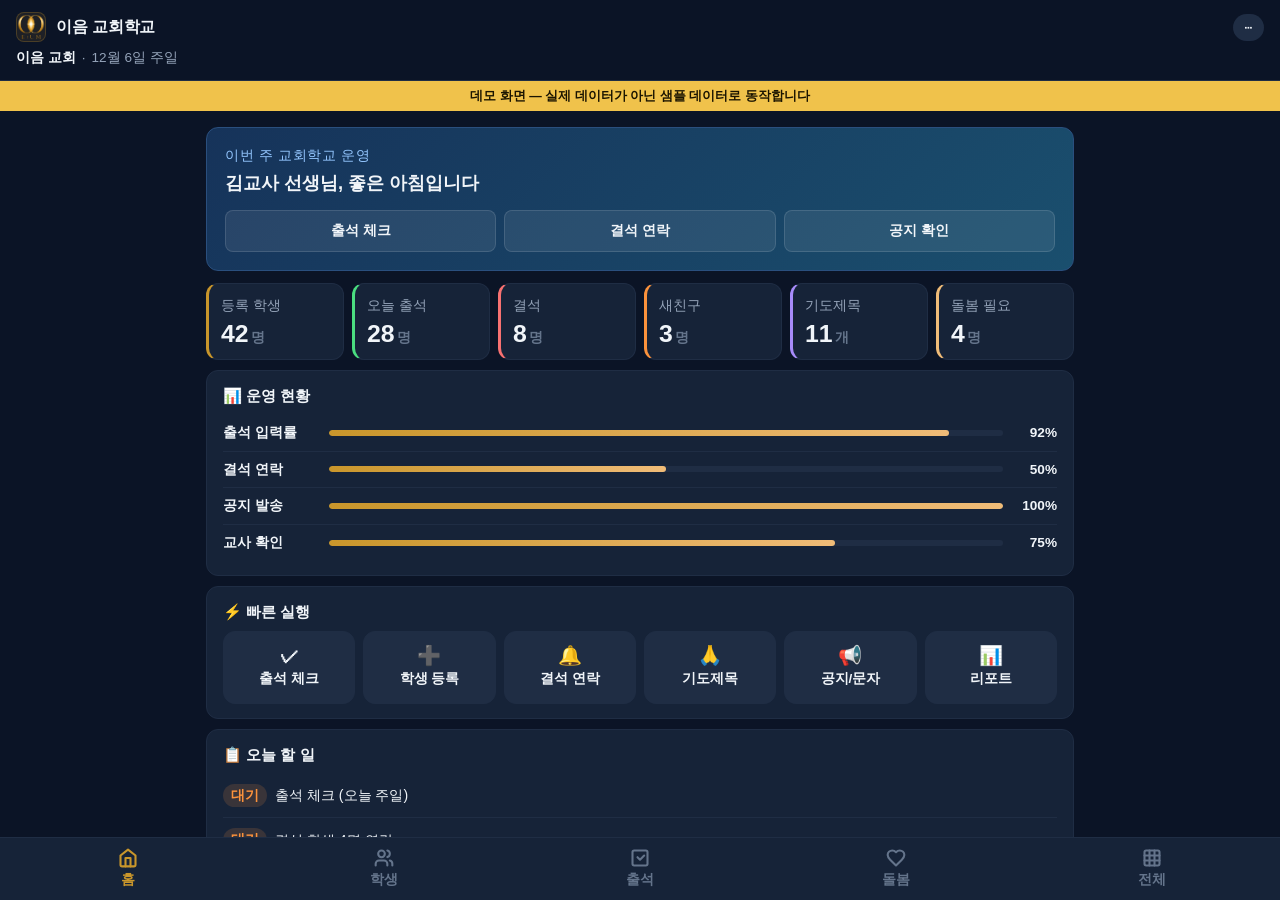
==== index.html @ be1c10ff "이음 스쿨 v5 데모 — 샘플 데이터로 동작 (로그인 불필요)" ====
<!doctype html>
<html lang="ko">
<head>
<meta charset="utf-8" />
<meta http-equiv="refresh" content="0; url=./home.html" />
<title>이음 스쿨 — 데모</title>
</head>
<body>
<p>이동 중… <a href="./home.html">데모 바로가기</a></p>
</body>
</html>
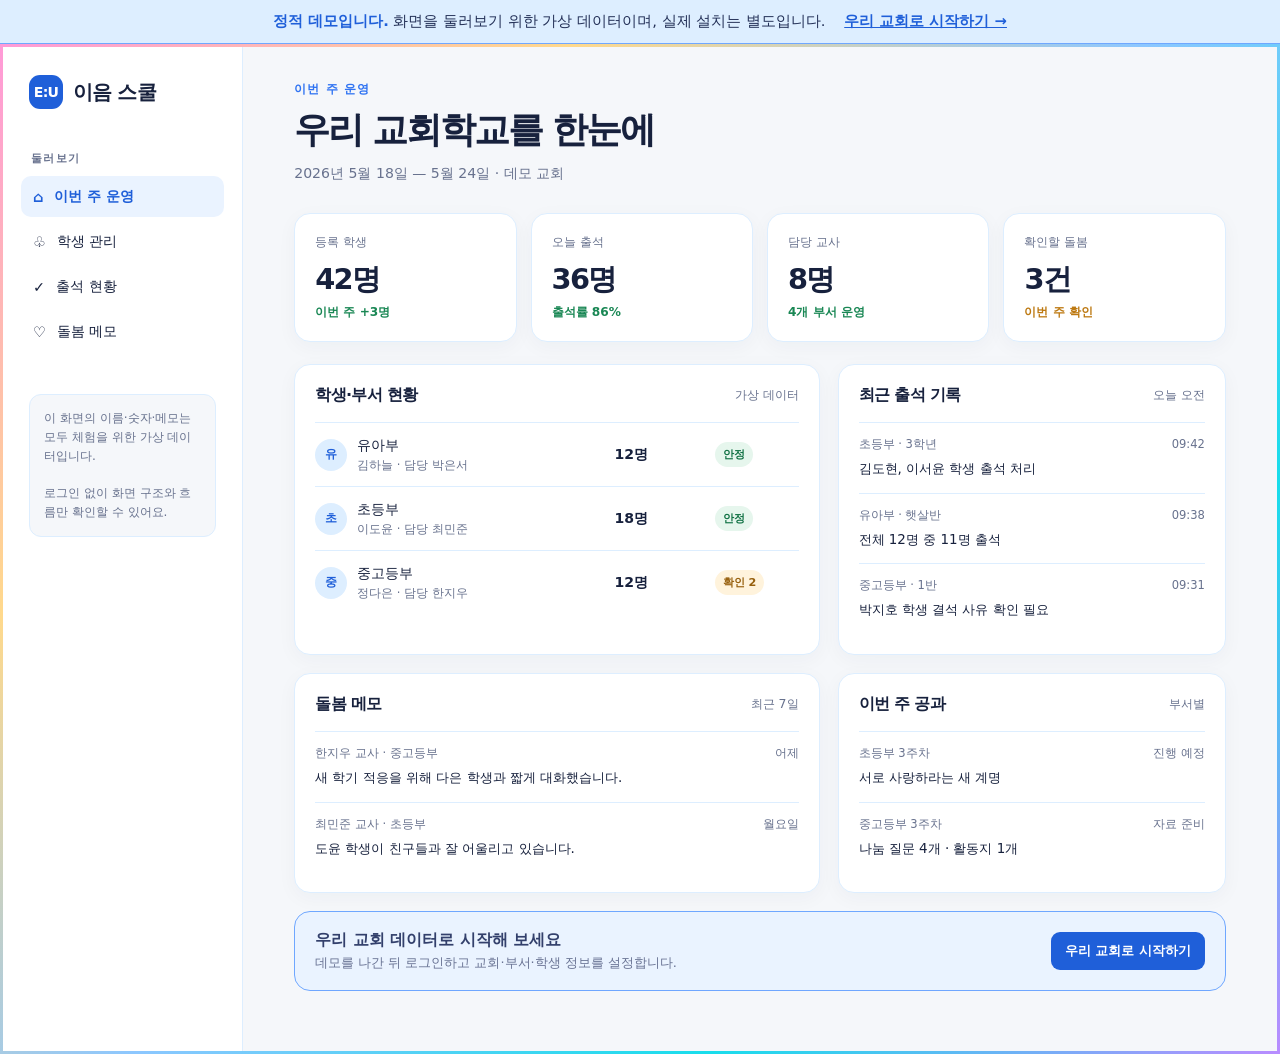
==== commit b0b9316c: "feat: replace v5 demo root with unified school demo" ====
--- a/index.html
+++ b/index.html
@@ -1,11 +1,117 @@
 <!doctype html>
 <html lang="ko">
 <head>
-<meta charset="utf-8" />
-<meta http-equiv="refresh" content="0; url=./home.html" />
-<title>이음 스쿨 — 데모</title>
+  <meta charset="utf-8" />
+  <meta name="viewport" content="width=device-width, initial-scale=1" />
+  <meta name="robots" content="noindex" />
+  <title>이음 스쿨 — 정적 데모</title>
+  <style>
+    :root { --ink:#17213d; --muted:#68728e; --line:#DDEEFF; --paper:#F5F7FA; --card:#FFFFFF; --blue:#1F5FD9; --blue-main:#2F73F2; --blue-light:#6FA7FF; --blue-soft:#EAF3FF; --panel:#DDEEFF; --green:#198754; --amber:#bd7912; }
+    * { box-sizing:border-box; }
+    body { margin:0; color:var(--ink); background:var(--paper); font-family: Pretendard, "Noto Sans KR", system-ui, sans-serif; }
+    a { color:inherit; text-decoration:none; }
+    .demo-banner { padding:12px 24px; color:#243158; background:var(--panel); border-bottom:1px solid var(--blue-light); font-size:.92rem; text-align:center; }
+    .demo-banner strong { color:var(--blue); }
+    .demo-banner a { margin-left:14px; color:var(--blue); font-weight:750; text-decoration:underline; }
+    .banner-short { display:none; }
+    /* ★오너 지시(2026-09-01): "이음스쿨도 큰 테두리를 무지개색으로" — eum-card .frame과 동일한
+       무지개 값으로 대시보드 전체(사이드바+메인)를 감싸는 프레임 신설(master 확정: 후보①).
+       padding이 프레임 두께, background-image가 무지개 — aside/main이 각자 불투명 배경으로
+       내부를 채워 무지개는 바깥 테두리에만 보인다(가운데로 안 번짐). */
+    .shell { display:grid; grid-template-columns:240px 1fr; min-height:calc(100vh - 49px); padding:3px; background-image:linear-gradient(135deg, #FF9AD8, #FFD98C, #8CC7FF, #18DDEB, #B98CFF); }
+    /* ★재작업(2026-09-01, 오너 육안 피드백): 사이드바 전체를 진한 블루로 채웠던 걸
+       eum-card 기준(흰/옅은 배경 + 블루는 포인트만)으로 되돌림 — 큰 배경 면적을 진한
+       블루로 칠하지 않는다. */
+    aside { padding:28px 18px; background:var(--card); color:var(--ink); border-right:1px solid var(--line); }
+    .brand { display:flex; align-items:center; gap:10px; margin:0 8px 42px; font-size:1.22rem; font-weight:800; letter-spacing:-.04em; }
+    .brand-mark { display:grid; place-items:center; width:34px; height:34px; border-radius:11px; color:#fff; background:var(--blue); font-size:.88rem; }
+    .nav-label { margin:0 10px 10px; color:var(--muted); font-size:.7rem; font-weight:800; letter-spacing:.12em; }
+    nav a { display:flex; align-items:center; gap:11px; margin:4px 0; padding:11px 12px; border-radius:10px; color:var(--ink); font-size:.9rem; }
+    nav a.active { color:var(--blue); background:var(--blue-soft); font-weight:750; }
+    .aside-note { margin:42px 8px 0; padding:14px; border:1px solid var(--line); border-radius:12px; color:var(--muted); font-size:.76rem; line-height:1.55; background:var(--paper); }
+    main { width:min(1180px, 100%); margin:0 auto; padding:34px clamp(20px, 4vw, 54px) 60px; background:var(--paper); }
+    .topline { display:flex; align-items:flex-start; justify-content:space-between; gap:18px; margin-bottom:30px; }
+    .eyebrow { margin:0 0 8px; color:var(--blue-main); font-size:.78rem; font-weight:800; letter-spacing:.08em; }
+    h1 { margin:0; font-size:clamp(1.55rem, 3vw, 2.25rem); letter-spacing:-.06em; word-break:keep-all; }
+    h1 span { display:inline; }
+    .date { margin:9px 0 0; color:var(--muted); font-size:.88rem; }
+    .stats { display:grid; grid-template-columns:repeat(4, minmax(0,1fr)); gap:14px; margin-bottom:22px; }
+    .card { padding:20px; border:1px solid var(--line); border-radius:16px; background:var(--card); box-shadow:0 5px 20px rgba(35,47,87,.04); }
+    .stat-label { color:var(--muted); font-size:.78rem; }
+    .stat-value { margin:9px 0 4px; font-size:1.8rem; font-weight:800; letter-spacing:-.06em; }
+    .stat-foot { color:var(--green); font-size:.76rem; font-weight:700; }
+    .grid { display:grid; grid-template-columns:1.15fr .85fr; gap:18px; }
+    .card-head { display:flex; align-items:center; justify-content:space-between; gap:12px; margin-bottom:16px; }
+    h2 { margin:0; font-size:1rem; letter-spacing:-.04em; }
+    .muted { color:var(--muted); font-size:.78rem; }
+    .row { display:grid; grid-template-columns:1fr 90px 84px; align-items:center; gap:10px; padding:13px 0; border-top:1px solid var(--line); font-size:.88rem; }
+    .row:first-of-type { border-top:0; padding-top:0; }
+    .person { display:flex; align-items:center; gap:10px; }
+    .avatar { display:grid; place-items:center; width:32px; height:32px; border-radius:50%; color:var(--blue); background:var(--panel); font-size:.73rem; font-weight:800; }
+    .sub { display:block; margin-top:3px; color:var(--muted); font-size:.72rem; }
+    .status { justify-self:start; padding:5px 8px; border-radius:999px; font-size:.7rem; font-weight:750; }
+    .status.ok { color:#137346; background:#e6f6ed; } .status.wait { color:#97600e; background:#fff3dc; }
+    .note { padding:13px 0; border-top:1px solid var(--line); font-size:.84rem; line-height:1.55; }
+    .note:first-of-type { border-top:0; padding-top:0; }
+    .note-meta { display:flex; justify-content:space-between; margin-bottom:5px; color:var(--muted); font-size:.72rem; }
+    .footer-card { display:flex; align-items:center; justify-content:space-between; gap:20px; margin-top:18px; padding:18px 20px; color:#33406c; background:var(--blue-soft); border:1px solid var(--blue-light); border-radius:16px; }
+    .footer-card p { margin:4px 0 0; color:#697394; font-size:.8rem; }
+    .cta { display:inline-flex; padding:10px 14px; border-radius:9px; color:#fff; background:var(--blue); font-size:.82rem; font-weight:800; white-space:nowrap; }
+    @media (max-width: 820px) { .shell { grid-template-columns:1fr; } aside { display:none; } main { padding-top:26px; } .stats { grid-template-columns:repeat(2,1fr); } .grid { grid-template-columns:1fr; } }
+    @media (max-width: 600px) { .demo-banner { padding:11px 14px; font-size:.78rem; line-height:1.4; } .banner-long { display:none; } .banner-short { display:inline; } .demo-banner a { display:block; margin:5px 0 0; } .topline { margin-bottom:22px; } h1 span { display:block; } .row { grid-template-columns:1fr 70px; } .row > .status { grid-column:2; grid-row:1; } .footer-card { align-items:flex-start; flex-direction:column; } }
+  </style>
 </head>
 <body>
-<p>이동 중… <a href="./home.html">데모 바로가기</a></p>
+  <div class="demo-banner"><strong>정적 데모입니다.</strong> <span class="banner-long">화면을 둘러보기 위한 가상 데이터이며, 실제 설치는 별도입니다.</span><span class="banner-short">실제 설치는 별도입니다.</span> <a href="../login.html?from=demo">우리 교회로 시작하기 →</a></div>
+  <div class="shell">
+    <aside>
+      <div class="brand"><span class="brand-mark">E:U</span> 이음 스쿨</div>
+      <p class="nav-label">둘러보기</p>
+      <nav aria-label="데모 메뉴">
+        <a class="active" href="#overview">⌂ <span>이번 주 운영</span></a>
+        <a href="#students">♧ <span>학생 관리</span></a>
+        <a href="#attendance">✓ <span>출석 현황</span></a>
+        <a href="#care">♡ <span>돌봄 메모</span></a>
+      </nav>
+      <div class="aside-note">이 화면의 이름·숫자·메모는 모두 체험을 위한 가상 데이터입니다.<br /><br />로그인 없이 화면 구조와 흐름만 확인할 수 있어요.</div>
+    </aside>
+    <main id="overview">
+      <div class="topline">
+        <div><p class="eyebrow">이번 주 운영</p><h1><span>우리 교회학교를</span> <span>한눈에</span></h1><p class="date">2026년 5월 18일 — 5월 24일 · 데모 교회</p></div>
+      </div>
+      <section class="stats" aria-label="운영 요약">
+        <article class="card"><div class="stat-label">등록 학생</div><div class="stat-value">42명</div><div class="stat-foot">이번 주 +3명</div></article>
+        <article class="card"><div class="stat-label">오늘 출석</div><div class="stat-value">36명</div><div class="stat-foot">출석률 86%</div></article>
+        <article class="card"><div class="stat-label">담당 교사</div><div class="stat-value">8명</div><div class="stat-foot">4개 부서 운영</div></article>
+        <article class="card"><div class="stat-label">확인할 돌봄</div><div class="stat-value">3건</div><div class="stat-foot" style="color:var(--amber)">이번 주 확인</div></article>
+      </section>
+      <div class="grid">
+        <section class="card" id="students"><div class="card-head"><h2>학생·부서 현황</h2><span class="muted">가상 데이터</span></div>
+          <div class="row"><div class="person"><span class="avatar">유</span><div>유아부<span class="sub">김하늘 · 담당 박은서</span></div></div><strong>12명</strong><span class="status ok">안정</span></div>
+          <div class="row"><div class="person"><span class="avatar">초</span><div>초등부<span class="sub">이도윤 · 담당 최민준</span></div></div><strong>18명</strong><span class="status ok">안정</span></div>
+          <div class="row"><div class="person"><span class="avatar">중</span><div>중고등부<span class="sub">정다은 · 담당 한지우</span></div></div><strong>12명</strong><span class="status wait">확인 2</span></div>
+        </section>
+        <section class="card" id="attendance"><div class="card-head"><h2>최근 출석 기록</h2><span class="muted">오늘 오전</span></div>
+          <div class="note"><div class="note-meta"><span>초등부 · 3학년</span><span>09:42</span></div>김도현, 이서윤 학생 출석 처리</div>
+          <div class="note"><div class="note-meta"><span>유아부 · 햇살반</span><span>09:38</span></div>전체 12명 중 11명 출석</div>
+          <div class="note"><div class="note-meta"><span>중고등부 · 1반</span><span>09:31</span></div>박지호 학생 결석 사유 확인 필요</div>
+        </section>
+        <section class="card" id="care"><div class="card-head"><h2>돌봄 메모</h2><span class="muted">최근 7일</span></div>
+          <div class="note"><div class="note-meta"><span>한지우 교사 · 중고등부</span><span>어제</span></div>새 학기 적응을 위해 다은 학생과 짧게 대화했습니다.</div>
+          <div class="note"><div class="note-meta"><span>최민준 교사 · 초등부</span><span>월요일</span></div>도윤 학생이 친구들과 잘 어울리고 있습니다.</div>
+        </section>
+        <section class="card"><div class="card-head"><h2>이번 주 공과</h2><span class="muted">부서별</span></div>
+          <div class="note"><div class="note-meta"><span>초등부 3주차</span><span>진행 예정</span></div>서로 사랑하라는 새 계명</div>
+          <div class="note"><div class="note-meta"><span>중고등부 3주차</span><span>자료 준비</span></div>나눔 질문 4개 · 활동지 1개</div>
+        </section>
+      </div>
+      <div class="footer-card"><div><strong>우리 교회 데이터로 시작해 보세요</strong><p>데모를 나간 뒤 로그인하고 교회·부서·학생 정보를 설정합니다.</p></div><a class="cta" href="../login.html?from=demo">우리 교회로 시작하기</a></div>
+    </main>
+  </div>
+  <script>
+    document.querySelectorAll('a[href="../login.html?from=demo"]').forEach(function (link) {
+      link.href = '#overview';
+    });
+  </script>
 </body>
 </html>
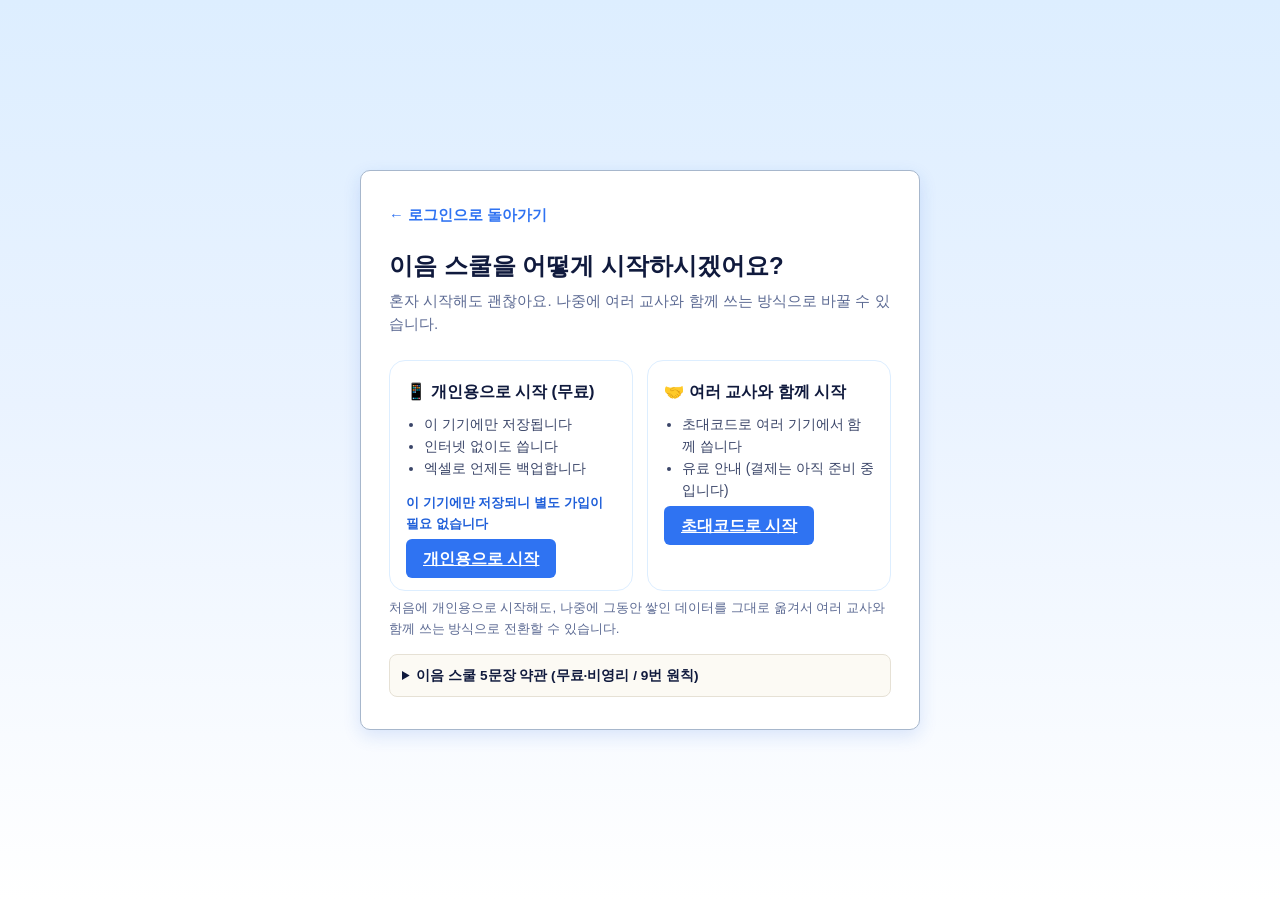
==== commit 7f993d08: "feat: publish local-first school mode" ====
--- a/index.html
+++ b/index.html
@@ -1,117 +1,66 @@
 <!doctype html>
 <html lang="ko">
 <head>
-  <meta charset="utf-8" />
-  <meta name="viewport" content="width=device-width, initial-scale=1" />
-  <meta name="robots" content="noindex" />
-  <title>이음 스쿨 — 정적 데모</title>
-  <style>
-    :root { --ink:#17213d; --muted:#68728e; --line:#DDEEFF; --paper:#F5F7FA; --card:#FFFFFF; --blue:#1F5FD9; --blue-main:#2F73F2; --blue-light:#6FA7FF; --blue-soft:#EAF3FF; --panel:#DDEEFF; --green:#198754; --amber:#bd7912; }
-    * { box-sizing:border-box; }
-    body { margin:0; color:var(--ink); background:var(--paper); font-family: Pretendard, "Noto Sans KR", system-ui, sans-serif; }
-    a { color:inherit; text-decoration:none; }
-    .demo-banner { padding:12px 24px; color:#243158; background:var(--panel); border-bottom:1px solid var(--blue-light); font-size:.92rem; text-align:center; }
-    .demo-banner strong { color:var(--blue); }
-    .demo-banner a { margin-left:14px; color:var(--blue); font-weight:750; text-decoration:underline; }
-    .banner-short { display:none; }
-    /* ★오너 지시(2026-09-01): "이음스쿨도 큰 테두리를 무지개색으로" — eum-card .frame과 동일한
-       무지개 값으로 대시보드 전체(사이드바+메인)를 감싸는 프레임 신설(master 확정: 후보①).
-       padding이 프레임 두께, background-image가 무지개 — aside/main이 각자 불투명 배경으로
-       내부를 채워 무지개는 바깥 테두리에만 보인다(가운데로 안 번짐). */
-    .shell { display:grid; grid-template-columns:240px 1fr; min-height:calc(100vh - 49px); padding:3px; background-image:linear-gradient(135deg, #FF9AD8, #FFD98C, #8CC7FF, #18DDEB, #B98CFF); }
-    /* ★재작업(2026-09-01, 오너 육안 피드백): 사이드바 전체를 진한 블루로 채웠던 걸
-       eum-card 기준(흰/옅은 배경 + 블루는 포인트만)으로 되돌림 — 큰 배경 면적을 진한
-       블루로 칠하지 않는다. */
-    aside { padding:28px 18px; background:var(--card); color:var(--ink); border-right:1px solid var(--line); }
-    .brand { display:flex; align-items:center; gap:10px; margin:0 8px 42px; font-size:1.22rem; font-weight:800; letter-spacing:-.04em; }
-    .brand-mark { display:grid; place-items:center; width:34px; height:34px; border-radius:11px; color:#fff; background:var(--blue); font-size:.88rem; }
-    .nav-label { margin:0 10px 10px; color:var(--muted); font-size:.7rem; font-weight:800; letter-spacing:.12em; }
-    nav a { display:flex; align-items:center; gap:11px; margin:4px 0; padding:11px 12px; border-radius:10px; color:var(--ink); font-size:.9rem; }
-    nav a.active { color:var(--blue); background:var(--blue-soft); font-weight:750; }
-    .aside-note { margin:42px 8px 0; padding:14px; border:1px solid var(--line); border-radius:12px; color:var(--muted); font-size:.76rem; line-height:1.55; background:var(--paper); }
-    main { width:min(1180px, 100%); margin:0 auto; padding:34px clamp(20px, 4vw, 54px) 60px; background:var(--paper); }
-    .topline { display:flex; align-items:flex-start; justify-content:space-between; gap:18px; margin-bottom:30px; }
-    .eyebrow { margin:0 0 8px; color:var(--blue-main); font-size:.78rem; font-weight:800; letter-spacing:.08em; }
-    h1 { margin:0; font-size:clamp(1.55rem, 3vw, 2.25rem); letter-spacing:-.06em; word-break:keep-all; }
-    h1 span { display:inline; }
-    .date { margin:9px 0 0; color:var(--muted); font-size:.88rem; }
-    .stats { display:grid; grid-template-columns:repeat(4, minmax(0,1fr)); gap:14px; margin-bottom:22px; }
-    .card { padding:20px; border:1px solid var(--line); border-radius:16px; background:var(--card); box-shadow:0 5px 20px rgba(35,47,87,.04); }
-    .stat-label { color:var(--muted); font-size:.78rem; }
-    .stat-value { margin:9px 0 4px; font-size:1.8rem; font-weight:800; letter-spacing:-.06em; }
-    .stat-foot { color:var(--green); font-size:.76rem; font-weight:700; }
-    .grid { display:grid; grid-template-columns:1.15fr .85fr; gap:18px; }
-    .card-head { display:flex; align-items:center; justify-content:space-between; gap:12px; margin-bottom:16px; }
-    h2 { margin:0; font-size:1rem; letter-spacing:-.04em; }
-    .muted { color:var(--muted); font-size:.78rem; }
-    .row { display:grid; grid-template-columns:1fr 90px 84px; align-items:center; gap:10px; padding:13px 0; border-top:1px solid var(--line); font-size:.88rem; }
-    .row:first-of-type { border-top:0; padding-top:0; }
-    .person { display:flex; align-items:center; gap:10px; }
-    .avatar { display:grid; place-items:center; width:32px; height:32px; border-radius:50%; color:var(--blue); background:var(--panel); font-size:.73rem; font-weight:800; }
-    .sub { display:block; margin-top:3px; color:var(--muted); font-size:.72rem; }
-    .status { justify-self:start; padding:5px 8px; border-radius:999px; font-size:.7rem; font-weight:750; }
-    .status.ok { color:#137346; background:#e6f6ed; } .status.wait { color:#97600e; background:#fff3dc; }
-    .note { padding:13px 0; border-top:1px solid var(--line); font-size:.84rem; line-height:1.55; }
-    .note:first-of-type { border-top:0; padding-top:0; }
-    .note-meta { display:flex; justify-content:space-between; margin-bottom:5px; color:var(--muted); font-size:.72rem; }
-    .footer-card { display:flex; align-items:center; justify-content:space-between; gap:20px; margin-top:18px; padding:18px 20px; color:#33406c; background:var(--blue-soft); border:1px solid var(--blue-light); border-radius:16px; }
-    .footer-card p { margin:4px 0 0; color:#697394; font-size:.8rem; }
-    .cta { display:inline-flex; padding:10px 14px; border-radius:9px; color:#fff; background:var(--blue); font-size:.82rem; font-weight:800; white-space:nowrap; }
-    @media (max-width: 820px) { .shell { grid-template-columns:1fr; } aside { display:none; } main { padding-top:26px; } .stats { grid-template-columns:repeat(2,1fr); } .grid { grid-template-columns:1fr; } }
-    @media (max-width: 600px) { .demo-banner { padding:11px 14px; font-size:.78rem; line-height:1.4; } .banner-long { display:none; } .banner-short { display:inline; } .demo-banner a { display:block; margin:5px 0 0; } .topline { margin-bottom:22px; } h1 span { display:block; } .row { grid-template-columns:1fr 70px; } .row > .status { grid-column:2; grid-row:1; } .footer-card { align-items:flex-start; flex-direction:column; } }
-  </style>
+<meta charset="utf-8" />
+<meta name="viewport" content="width=device-width, initial-scale=1" />
+<title>E:UM Church School - 시작하기</title>
+<meta http-equiv="Cache-Control" content="no-cache, no-store, must-revalidate" />
+<meta http-equiv="Pragma" content="no-cache" />
+<meta http-equiv="Expires" content="0" />
+<link rel="stylesheet" href="./static/style.css?v=20260902a" />
+<style>
+  /* 화면0(모드 선택) 전용 — docs/로컬우선_온보딩_설계_2026-09-02.md §7 화면0 */
+  .mode-cards { display: flex; gap: 14px; flex-wrap: wrap; margin: 18px 0 4px; }
+  .mode-card {
+    flex: 1 1 220px; border: 1px solid #DDEEFF; border-radius: 16px;
+    padding: 18px 16px; background: #fff; text-align: left;
+  }
+  .mode-card h2 { font-size: 1.02rem; margin: 0 0 10px; color: #101A3D; }
+  .mode-card ul { margin: 0 0 12px; padding-left: 18px; color: #3A4568; font-size: 0.86rem; line-height: 1.6; }
+  .mode-card .mode-highlight { font-size: 0.84rem; color: #1F5FD9; font-weight: 700; margin-bottom: 12px; }
+  .mode-card .btn { width: 100%; }
+  .mode-bottom-note { margin-top: 6px; font-size: 0.84rem; color: #5C6A93; line-height: 1.6; }
+</style>
 </head>
-<body>
-  <div class="demo-banner"><strong>정적 데모입니다.</strong> <span class="banner-long">화면을 둘러보기 위한 가상 데이터이며, 실제 설치는 별도입니다.</span><span class="banner-short">실제 설치는 별도입니다.</span> <a href="../login.html?from=demo">우리 교회로 시작하기 →</a></div>
-  <div class="shell">
-    <aside>
-      <div class="brand"><span class="brand-mark">E:U</span> 이음 스쿨</div>
-      <p class="nav-label">둘러보기</p>
-      <nav aria-label="데모 메뉴">
-        <a class="active" href="#overview">⌂ <span>이번 주 운영</span></a>
-        <a href="#students">♧ <span>학생 관리</span></a>
-        <a href="#attendance">✓ <span>출석 현황</span></a>
-        <a href="#care">♡ <span>돌봄 메모</span></a>
-      </nav>
-      <div class="aside-note">이 화면의 이름·숫자·메모는 모두 체험을 위한 가상 데이터입니다.<br /><br />로그인 없이 화면 구조와 흐름만 확인할 수 있어요.</div>
-    </aside>
-    <main id="overview">
-      <div class="topline">
-        <div><p class="eyebrow">이번 주 운영</p><h1><span>우리 교회학교를</span> <span>한눈에</span></h1><p class="date">2026년 5월 18일 — 5월 24일 · 데모 교회</p></div>
-      </div>
-      <section class="stats" aria-label="운영 요약">
-        <article class="card"><div class="stat-label">등록 학생</div><div class="stat-value">42명</div><div class="stat-foot">이번 주 +3명</div></article>
-        <article class="card"><div class="stat-label">오늘 출석</div><div class="stat-value">36명</div><div class="stat-foot">출석률 86%</div></article>
-        <article class="card"><div class="stat-label">담당 교사</div><div class="stat-value">8명</div><div class="stat-foot">4개 부서 운영</div></article>
-        <article class="card"><div class="stat-label">확인할 돌봄</div><div class="stat-value">3건</div><div class="stat-foot" style="color:var(--amber)">이번 주 확인</div></article>
-      </section>
-      <div class="grid">
-        <section class="card" id="students"><div class="card-head"><h2>학생·부서 현황</h2><span class="muted">가상 데이터</span></div>
-          <div class="row"><div class="person"><span class="avatar">유</span><div>유아부<span class="sub">김하늘 · 담당 박은서</span></div></div><strong>12명</strong><span class="status ok">안정</span></div>
-          <div class="row"><div class="person"><span class="avatar">초</span><div>초등부<span class="sub">이도윤 · 담당 최민준</span></div></div><strong>18명</strong><span class="status ok">안정</span></div>
-          <div class="row"><div class="person"><span class="avatar">중</span><div>중고등부<span class="sub">정다은 · 담당 한지우</span></div></div><strong>12명</strong><span class="status wait">확인 2</span></div>
-        </section>
-        <section class="card" id="attendance"><div class="card-head"><h2>최근 출석 기록</h2><span class="muted">오늘 오전</span></div>
-          <div class="note"><div class="note-meta"><span>초등부 · 3학년</span><span>09:42</span></div>김도현, 이서윤 학생 출석 처리</div>
-          <div class="note"><div class="note-meta"><span>유아부 · 햇살반</span><span>09:38</span></div>전체 12명 중 11명 출석</div>
-          <div class="note"><div class="note-meta"><span>중고등부 · 1반</span><span>09:31</span></div>박지호 학생 결석 사유 확인 필요</div>
-        </section>
-        <section class="card" id="care"><div class="card-head"><h2>돌봄 메모</h2><span class="muted">최근 7일</span></div>
-          <div class="note"><div class="note-meta"><span>한지우 교사 · 중고등부</span><span>어제</span></div>새 학기 적응을 위해 다은 학생과 짧게 대화했습니다.</div>
-          <div class="note"><div class="note-meta"><span>최민준 교사 · 초등부</span><span>월요일</span></div>도윤 학생이 친구들과 잘 어울리고 있습니다.</div>
-        </section>
-        <section class="card"><div class="card-head"><h2>이번 주 공과</h2><span class="muted">부서별</span></div>
-          <div class="note"><div class="note-meta"><span>초등부 3주차</span><span>진행 예정</span></div>서로 사랑하라는 새 계명</div>
-          <div class="note"><div class="note-meta"><span>중고등부 3주차</span><span>자료 준비</span></div>나눔 질문 4개 · 활동지 1개</div>
-        </section>
-      </div>
-      <div class="footer-card"><div><strong>우리 교회 데이터로 시작해 보세요</strong><p>데모를 나간 뒤 로그인하고 교회·부서·학생 정보를 설정합니다.</p></div><a class="cta" href="../login.html?from=demo">우리 교회로 시작하기</a></div>
-    </main>
+<body class="auth-page">
+
+<main class="auth-card" style="max-width:560px">
+  <a class="auth-back-link" href="./login.html">← 로그인으로 돌아가기</a>
+  <header class="auth-header">
+    <h1>이음 스쿨을 어떻게 시작하시겠어요?</h1>
+    <p class="subtitle">혼자 시작해도 괜찮아요. 나중에 여러 교사와 함께 쓰는 방식으로 바꿀 수 있습니다.</p>
+  </header>
+
+  <div class="mode-cards">
+    <section class="mode-card">
+      <h2>📱 개인용으로 시작 (무료)</h2>
+      <ul>
+        <li>이 기기에만 저장됩니다</li>
+        <li>인터넷 없이도 씁니다</li>
+        <li>엑셀로 언제든 백업합니다</li>
+      </ul>
+      <p class="mode-highlight">이 기기에만 저장되니 별도 가입이 필요 없습니다</p>
+      <a class="btn btn-primary" href="./local_setup.html">개인용으로 시작</a>
+    </section>
+    <section class="mode-card">
+      <h2>🤝 여러 교사와 함께 시작</h2>
+      <ul>
+        <li>초대코드로 여러 기기에서 함께 씁니다</li>
+        <li>유료 안내 (결제는 아직 준비 중입니다)</li>
+      </ul>
+      <a class="btn btn-primary" href="./church_start.html">초대코드로 시작</a>
+    </section>
   </div>
-  <script>
-    document.querySelectorAll('a[href="../login.html?from=demo"]').forEach(function (link) {
-      link.href = '#overview';
-    });
-  </script>
+
+  <p class="mode-bottom-note">
+    처음에 개인용으로 시작해도, 나중에 그동안 쌓인 데이터를 그대로 옮겨서
+    여러 교사와 함께 쓰는 방식으로 전환할 수 있습니다.
+  </p>
+
+  <div data-eum-terms></div>
+</main>
+
+<script src="./static/eum-terms.js"></script>
+
 </body>
 </html>
--- a/static/style.css
+++ b/static/style.css
@@ -0,0 +1,309 @@
+/* 이음 스쿨 admin — 최소 스타일 (Walking Skeleton).
+ * 디자인 토큰은 추후 packages/shared에 분리. 지금은 자기 충족.
+ * 색상 톤: 따뜻하지만 차분 (교회·교사 환경).
+ */
+
+:root {
+  /* eum_웹토큰_v1 정본 hex 그대로(D:\HONG\09_이음\01_부서\경영조정실\_디자인시스템\eum_웹토큰_v1.css) */
+  --color-bg: linear-gradient(180deg,#DDEEFF 0%,#EAF3FF 45%,#FFFFFF 100%);
+  --color-surface: #ffffff;
+  --color-border: #a7b7cc;
+  --color-text: #3A4568;
+  --color-muted: #5C6A93;
+  --color-title: #101A3D;
+  --color-primary: #2F73F2;       /* 정본 Primary Blue(메인 블루) — 임의값 #2c5f7c 대체 */
+  --color-primary-strong: #1F5FD9; /* 정본 딥 블루 — 임의값 #214c64 대체 */
+  --color-accent: #2F73F2;        /* 정본 Primary Blue — 강조 */
+  --color-error: #b3261e;
+  --color-ok: #1a7f37;
+
+  --radius: 10px;
+  --shadow-sm: 0 1px 2px rgba(31,95,217,0.10);
+  --shadow-md: 0 6px 18px rgba(31,95,217,0.14);
+
+  --font-sans: -apple-system, BlinkMacSystemFont, "Pretendard", "Apple SD Gothic Neo",
+               "Segoe UI", Roboto, sans-serif;
+  --font-mono: "SFMono-Regular", Consolas, "Liberation Mono", monospace;
+}
+
+* { box-sizing: border-box; }
+html, body { margin: 0; padding: 0; }
+body {
+  font-family: var(--font-sans);
+  background: var(--color-bg);
+  color: var(--color-text);
+  line-height: 1.55;
+  -webkit-font-smoothing: antialiased;
+}
+
+h1, h2, h3 { color: var(--color-title); }
+
+code { font-family: var(--font-mono); font-size: 0.92em; }
+
+/* ─── 로그인 페이지 ─────────────────────────────────────── */
+.auth-page {
+  min-height: 100vh;
+  display: flex;
+  align-items: center;
+  justify-content: center;
+  padding: 24px;
+}
+.auth-card {
+  width: 100%;
+  max-width: 400px;
+  background: var(--color-surface);
+  border: 1px solid var(--color-border);
+  border-radius: var(--radius);
+  padding: 32px 28px;
+  box-shadow: var(--shadow-md);
+}
+.auth-header h1 {
+  margin: 0;
+  font-size: 1.5rem;
+  color: var(--color-title);
+}
+.auth-header .subtitle {
+  margin: 4px 0 24px;
+  color: var(--color-muted);
+  font-size: 0.95rem;
+}
+.auth-form { display: flex; flex-direction: column; gap: 14px; }
+.auth-back-link {
+  display: inline-flex;
+  align-items: center;
+  min-height: 44px;
+  margin: -14px 0 10px;
+  color: var(--color-primary);
+  text-decoration: none;
+  font-weight: 700;
+  font-size: 0.92rem;
+}
+.auth-back-link:hover { text-decoration: underline; }
+.auth-secondary-action {
+  display: inline-flex;
+  align-items: center;
+  justify-content: center;
+  text-decoration: none;
+}
+.auth-footnote {
+  margin-top: 20px;
+  font-size: 0.85rem;
+  color: var(--color-muted);
+  text-align: center;
+}
+
+.field { display: flex; flex-direction: column; gap: 6px; }
+.field .label { font-size: 0.85rem; color: var(--color-muted); font-weight: 500; }
+.field input {
+  padding: 10px 12px;
+  border: 1px solid #6b7f9e;
+  border-radius: 6px;
+  background: #fff;
+  font: inherit;
+  color: inherit;
+}
+.field input:focus {
+  outline: 2px solid var(--color-primary);
+  outline-offset: -1px;
+  border-color: transparent;
+}
+
+/* ─── 버튼 ─────────────────────────────────────────────── */
+.btn {
+  cursor: pointer;
+  border: 1px solid transparent;
+  border-radius: 6px;
+  padding: 10px 16px;
+  font: inherit;
+  font-weight: 600;
+  transition: background-color 0.12s ease;
+}
+.btn-primary {
+  background: var(--color-primary);
+  color: #fff;
+}
+.btn-primary:hover { background: var(--color-primary-strong); }
+.btn-ghost {
+  background: transparent;
+  color: var(--color-text);
+  border-color: #6b7f9e;
+}
+.btn-ghost:hover { background: rgba(0,0,0,0.04); }
+
+/* ─── 메인 앱 페이지 ───────────────────────────────────── */
+.app-page { min-height: 100vh; }
+.app-header {
+  display: flex;
+  align-items: center;
+  justify-content: space-between;
+  padding: 14px 28px;
+  background: var(--color-surface);
+  border-bottom: 1px solid var(--color-border);
+  box-shadow: var(--shadow-sm);
+}
+.brand { font-weight: 700; color: var(--color-primary); }
+.app-nav { display: flex; align-items: center; gap: 12px; }
+.user-email { color: var(--color-muted); font-size: 0.9rem; }
+
+.app-main {
+  max-width: 720px;
+  margin: 24px auto;
+  padding: 0 20px;
+  display: flex;
+  flex-direction: column;
+  gap: 20px;
+}
+
+.card {
+  background: var(--color-surface);
+  border: 1px solid var(--color-border);
+  border-radius: var(--radius);
+  padding: 22px 24px;
+  box-shadow: var(--shadow-sm);
+}
+.card h2 { margin: 0 0 6px; font-size: 1.1rem; color: var(--color-title); }
+.hint { margin: 0 0 16px; font-size: 0.88rem; color: var(--color-muted); }
+.muted { color: var(--color-muted); }
+.todo { margin: 8px 0 0; padding-left: 20px; }
+.todo li { margin: 4px 0; }
+
+.me-card { font-size: 0.95rem; }
+.me-card .ok { color: var(--color-ok); margin-top: 12px; font-weight: 600; }
+
+.kv {
+  display: grid;
+  grid-template-columns: 80px 1fr;
+  gap: 6px 14px;
+  margin: 0;
+}
+.kv dt { color: var(--color-muted); font-size: 0.85rem; padding-top: 2px; }
+.kv dd { margin: 0; }
+
+.error {
+  margin: 8px 0 0;
+  color: var(--color-error);
+  font-size: 0.9rem;
+}
+.ok-message {
+  margin: 8px 0 0;
+  color: var(--color-ok);
+  font-size: 0.9rem;
+  font-weight: 600;
+}
+
+/* ─── 라운드 2 신규 ────────────────────────────────────── */
+.badge {
+  display: inline-block;
+  padding: 2px 10px;
+  background: var(--color-primary);
+  color: #fff;
+  border-radius: 999px;
+  font-size: 0.78rem;
+  font-weight: 600;
+  margin-right: 4px;
+}
+.sub-h {
+  margin: 14px 0 6px;
+  font-size: 0.95rem;
+  color: var(--color-primary-strong);
+  font-weight: 600;
+}
+.info-list {
+  list-style: none;
+  padding: 0;
+  margin: 4px 0 0;
+}
+.info-list li {
+  padding: 6px 10px;
+  border: 1px solid var(--color-border);
+  border-radius: 6px;
+  margin-bottom: 4px;
+  background: rgba(0,0,0,0.015);
+}
+.info-list .small { font-size: 0.85rem; }
+.ok-inline { color: var(--color-ok); font-size: 0.85rem; }
+.warn-inline { color: var(--color-accent); font-size: 0.85rem; }
+
+.links { list-style: none; padding: 0; margin: 0; }
+.links li { padding: 8px 0; border-bottom: 1px dashed var(--color-border); }
+.links li:last-child { border-bottom: none; }
+.links a {
+  color: var(--color-primary);
+  text-decoration: none;
+  font-weight: 600;
+}
+.links a:hover { text-decoration: underline; }
+
+/* ─── 폼·리스트 공통 (families, alerts) ───────────────── */
+.form-grid {
+  display: grid;
+  gap: 12px;
+  grid-template-columns: 1fr 1fr;
+}
+.form-grid .field-full { grid-column: 1 / -1; }
+@media (max-width: 540px) {
+  .form-grid { grid-template-columns: 1fr; }
+}
+
+.alert-card {
+  border: 1px solid var(--color-border);
+  border-left: 4px solid var(--color-accent);
+  border-radius: 6px;
+  padding: 10px 14px;
+  margin-bottom: 10px;
+  background: var(--color-surface);
+}
+.alert-card.gentle { border-left-color: var(--color-primary); }
+.alert-card.concern { border-left-color: var(--color-error); }
+.alert-card.resolved { opacity: 0.6; }
+.alert-meta {
+  display: flex;
+  gap: 8px;
+  font-size: 0.8rem;
+  color: var(--color-muted);
+  margin-top: 4px;
+}
+
+.empty-state {
+  padding: 24px;
+  text-align: center;
+  color: var(--color-muted);
+  font-size: 0.92rem;
+}
+.empty-state a { color: var(--color-primary); }
+
+/* ─── 51라운드: 모바일 반응형 ───────────────────────── */
+@media (max-width: 540px) {
+  .app-header { padding: 10px 14px; }
+  .app-main { padding: 0 14px; margin: 16px auto; }
+  .side-nav { padding: 6px 14px; }
+
+  /* stat-grid 4열 → 2열 */
+  .stat-grid { grid-template-columns: repeat(2, 1fr) !important; }
+}
+
+/* ─── 사이드 내비 (layout.js 주입용) ─────────────────────── */
+.side-nav {
+  display: flex;
+  gap: 4px;
+  padding: 8px 28px;
+  background: var(--color-surface);
+  border-bottom: 1px solid var(--color-border);
+  overflow-x: auto;
+  white-space: nowrap;
+}
+.side-nav .nav-item {
+  display: inline-block;
+  padding: 6px 14px;
+  border-radius: 6px;
+  color: var(--color-muted);
+  text-decoration: none;
+  font-size: 0.88rem;
+  font-weight: 500;
+  transition: background 0.12s;
+}
+.side-nav .nav-item:hover { background: rgba(0,0,0,0.04); color: var(--color-text); }
+.side-nav .nav-item.active {
+  background: var(--color-primary);
+  color: #fff;
+}
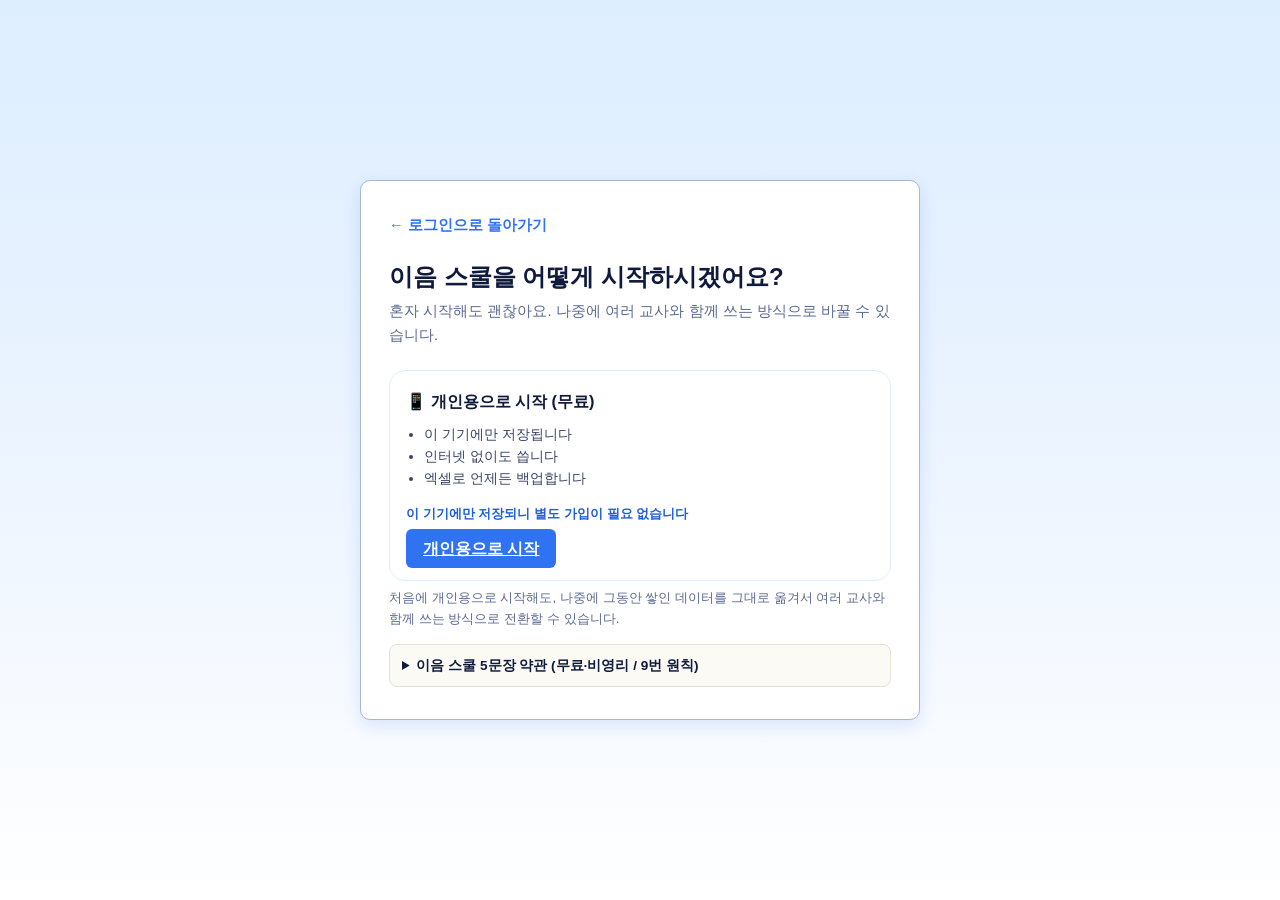
==== commit 712b6a44: "sync admin mode start hidden collaboration card" ====
--- a/index.html
+++ b/index.html
@@ -42,6 +42,8 @@
       <p class="mode-highlight">이 기기에만 저장되니 별도 가입이 필요 없습니다</p>
       <a class="btn btn-primary" href="./local_setup.html">개인용으로 시작</a>
     </section>
+    <!-- 협업모드(초대코드) 카드 — 2026-09-03 임시 숨김: church_start.html이 로컬우선 개편 후
+         배포에서 빠져 404 링크였음(master 실측). 재배포 시 이 주석만 해제하면 복원됨.
     <section class="mode-card">
       <h2>🤝 여러 교사와 함께 시작</h2>
       <ul>
@@ -50,6 +52,7 @@
       </ul>
       <a class="btn btn-primary" href="./church_start.html">초대코드로 시작</a>
     </section>
+    -->
   </div>
 
   <p class="mode-bottom-note">
